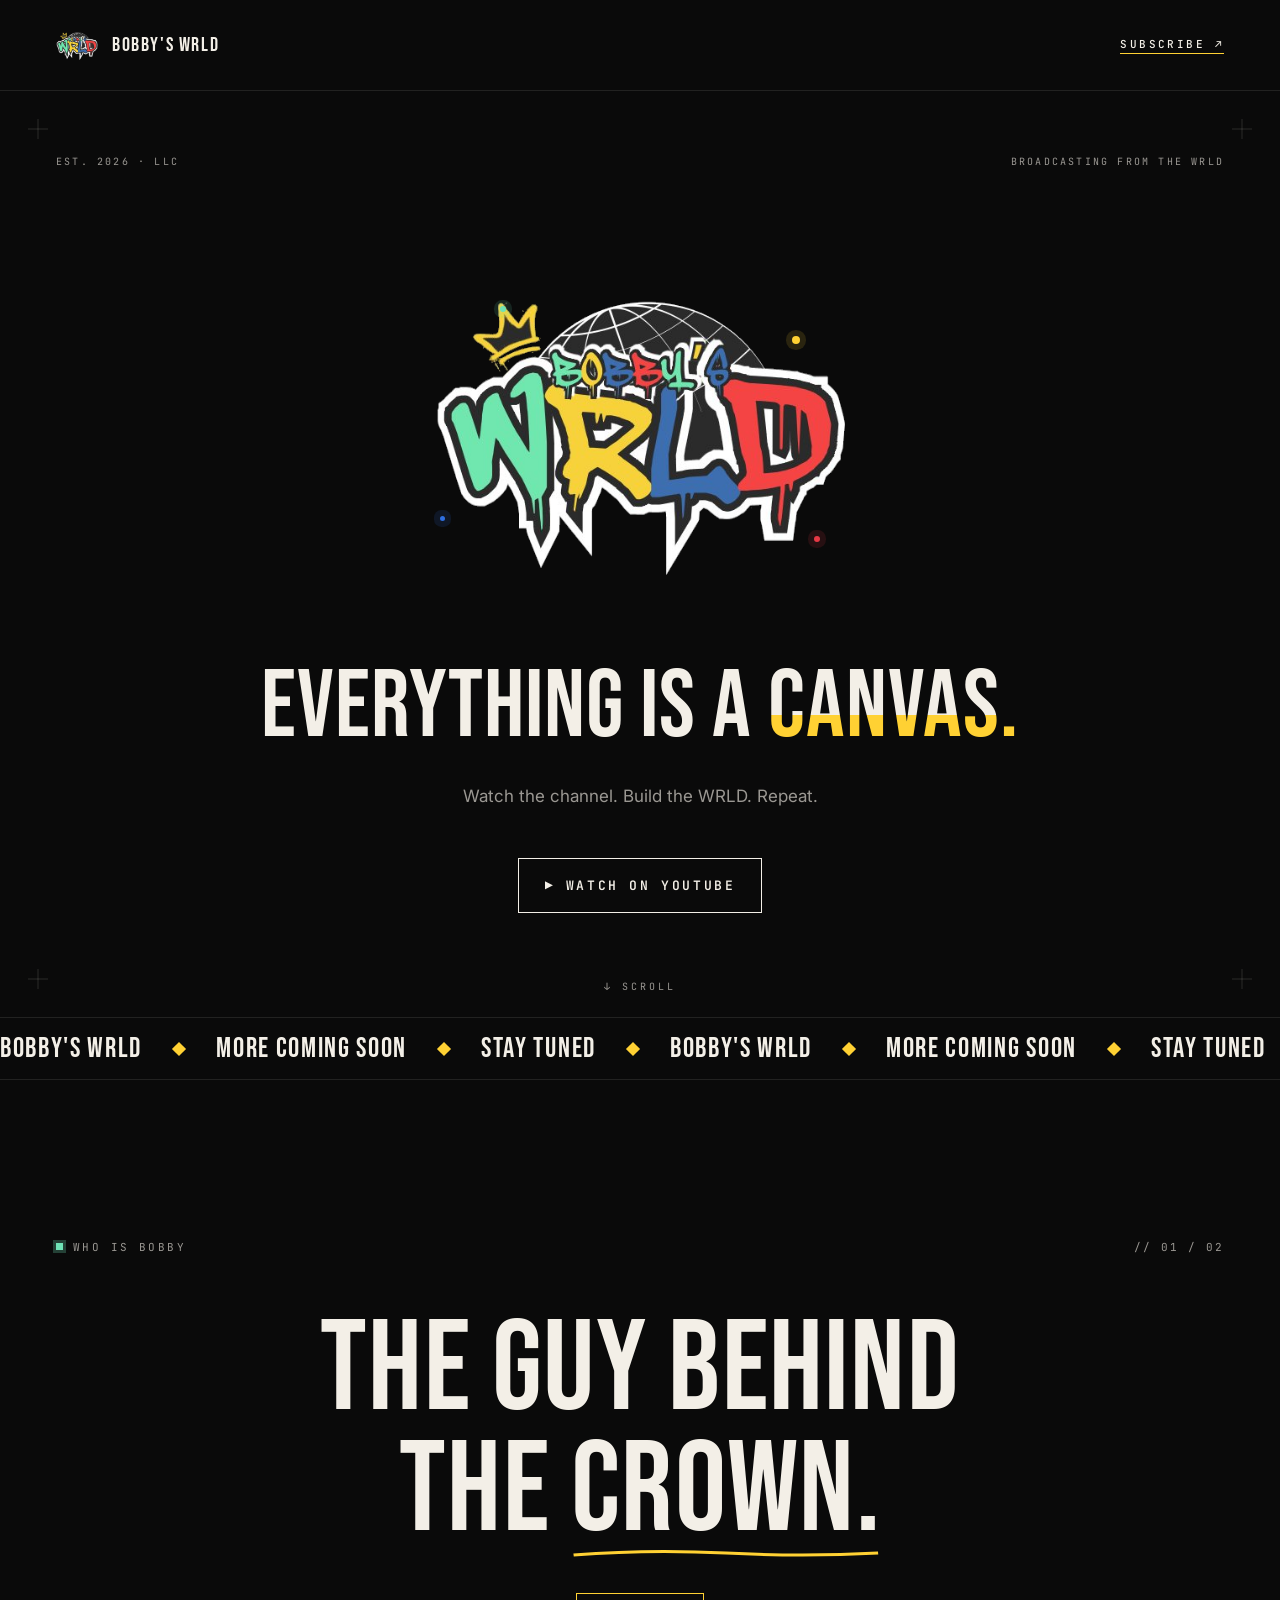
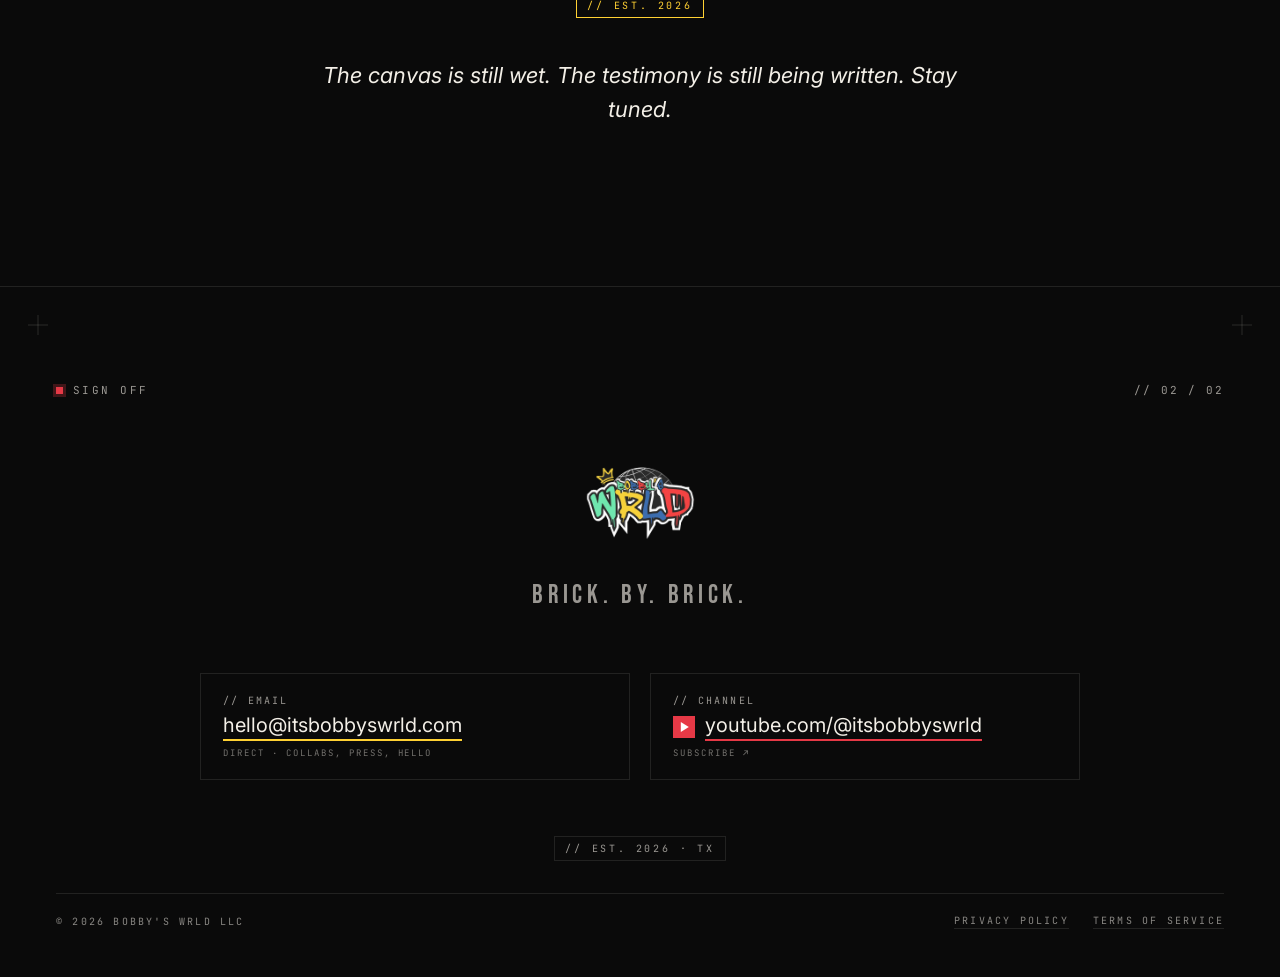
==== index.html @ 727ffd36 "feat: phase 1 compliance site Initial static build of itsbobbyswrld.com — Bobby's WRLD LLC complianc" ====
<!doctype html>
<html lang="en">
<head>
  <meta charset="utf-8">
  <meta name="viewport" content="width=device-width,initial-scale=1">
  <title>Bobby's WRLD</title>
  <meta name="description" content="Bobby's WRLD — the creator brand of Robert Coleman II. Watch the channel. Build the WRLD. Repeat.">
  <link rel="canonical" href="https://itsbobbyswrld.com/">

  <link rel="icon" type="image/x-icon" href="/assets/favicon.ico">
  <link rel="icon" type="image/png" sizes="32x32" href="/assets/favicon-32.png">
  <link rel="icon" type="image/png" sizes="16x16" href="/assets/favicon-16.png">
  <link rel="apple-touch-icon" sizes="180x180" href="/assets/favicon-180.png">

  <meta property="og:title" content="Bobby's WRLD">
  <meta property="og:description" content="Bobby's WRLD — the creator brand of Robert Coleman II. Watch the channel. Build the WRLD. Repeat.">
  <meta property="og:image" content="/assets/logo-transparent.png">
  <meta property="og:url" content="https://itsbobbyswrld.com/">
  <meta property="og:type" content="website">

  <meta name="twitter:card" content="summary">
  <meta name="twitter:title" content="Bobby's WRLD">
  <meta name="twitter:description" content="Bobby's WRLD — the creator brand of Robert Coleman II. Watch the channel. Build the WRLD. Repeat.">
  <meta name="twitter:image" content="/assets/logo-transparent.png">

  <link rel="preconnect" href="https://fonts.googleapis.com">
  <link rel="preconnect" href="https://fonts.gstatic.com" crossorigin>
  <link rel="stylesheet" href="https://fonts.googleapis.com/css2?family=Bebas+Neue&family=Inter:wght@400;500;600;700&family=JetBrains+Mono:wght@400;500;600&display=swap">

  <link rel="stylesheet" href="/style.css">
</head>
<body>

<header class="nav">
  <div class="nav-brand">
    <img src="/assets/logo-transparent.png" alt="" class="nav-logo">
    <span class="nav-wordmark">BOBBY'S WRLD</span>
  </div>
  <a class="nav-subscribe" href="https://youtube.com/@itsbobbyswrld" target="_blank" rel="noopener noreferrer">Subscribe ↗</a>
</header>

<main>
  <section class="hero">
    <span class="crosshair crosshair--tl" aria-hidden="true"></span>
    <span class="crosshair crosshair--tr" aria-hidden="true"></span>
    <span class="crosshair crosshair--bl" aria-hidden="true"></span>
    <span class="crosshair crosshair--br" aria-hidden="true"></span>

    <div class="hero-meta">
      <span>EST. 2026 · LLC</span>
      <span class="hero-meta-broadcast">BROADCASTING FROM THE WRLD</span>
      <span class="hero-meta-broadcast-mobile">WRLDWIDE</span>
    </div>

    <div class="hero-logo-wrap">
      <img src="/assets/logo-transparent.png" alt="Bobby's WRLD" class="hero-logo">
      <span class="speck speck--1" aria-hidden="true"></span>
      <span class="speck speck--2" aria-hidden="true"></span>
      <span class="speck speck--3" aria-hidden="true"></span>
      <span class="speck speck--4" aria-hidden="true"></span>
    </div>

    <div class="hero-tagline-block">
      <h1 class="hero-tagline">
        EVERYTHING IS A <span class="hero-canvas">CANVAS.</span>
      </h1>
      <p class="hero-subhead">Watch the channel. Build the WRLD. Repeat.</p>
    </div>

    <div class="hero-cta-wrap">
      <a class="btn-outline" href="https://youtube.com/@itsbobbyswrld" target="_blank" rel="noopener noreferrer">▶ Watch on YouTube</a>
    </div>

    <div class="hero-scroll" aria-hidden="true">↓ SCROLL</div>
  </section>

  <div class="ticker" aria-hidden="true">
    <div class="ticker-track">
      <span class="ticker-item">BOBBY'S WRLD</span><span class="ticker-diamond"></span>
      <span class="ticker-item">MORE COMING SOON</span><span class="ticker-diamond"></span>
      <span class="ticker-item">STAY TUNED</span><span class="ticker-diamond"></span>
      <span class="ticker-item">BOBBY'S WRLD</span><span class="ticker-diamond"></span>
      <span class="ticker-item">MORE COMING SOON</span><span class="ticker-diamond"></span>
      <span class="ticker-item">STAY TUNED</span><span class="ticker-diamond"></span>
      <span class="ticker-item">BOBBY'S WRLD</span><span class="ticker-diamond"></span>
      <span class="ticker-item">MORE COMING SOON</span><span class="ticker-diamond"></span>
      <span class="ticker-item">STAY TUNED</span><span class="ticker-diamond"></span>
      <span class="ticker-item">BOBBY'S WRLD</span><span class="ticker-diamond"></span>
      <span class="ticker-item">MORE COMING SOON</span><span class="ticker-diamond"></span>
      <span class="ticker-item">STAY TUNED</span><span class="ticker-diamond"></span>
      <span class="ticker-item">BOBBY'S WRLD</span><span class="ticker-diamond"></span>
      <span class="ticker-item">MORE COMING SOON</span><span class="ticker-diamond"></span>
      <span class="ticker-item">STAY TUNED</span><span class="ticker-diamond"></span>
      <span class="ticker-item">BOBBY'S WRLD</span><span class="ticker-diamond"></span>
      <span class="ticker-item">MORE COMING SOON</span><span class="ticker-diamond"></span>
      <span class="ticker-item">STAY TUNED</span><span class="ticker-diamond"></span>
      <span class="ticker-item">BOBBY'S WRLD</span><span class="ticker-diamond"></span>
      <span class="ticker-item">MORE COMING SOON</span><span class="ticker-diamond"></span>
      <span class="ticker-item">STAY TUNED</span><span class="ticker-diamond"></span>
      <span class="ticker-item">BOBBY'S WRLD</span><span class="ticker-diamond"></span>
      <span class="ticker-item">MORE COMING SOON</span><span class="ticker-diamond"></span>
      <span class="ticker-item">STAY TUNED</span><span class="ticker-diamond"></span>
    </div>
  </div>

  <section class="about">
    <div class="about-header">
      <div class="eyebrow eyebrow--mint">
        <span class="eyebrow-dot" aria-hidden="true"></span>
        Who is Bobby
      </div>
      <div class="section-num">// 01 / 02</div>
    </div>

    <div class="about-body">
      <h2 class="about-headline">
        THE GUY BEHIND<br>
        THE <span class="about-crown">CROWN.<svg class="about-squiggle" viewBox="0 0 240 14" preserveAspectRatio="none" aria-hidden="true"><path d="M2 8 Q 60 2, 120 6 T 238 6" stroke="#FFD133" stroke-width="3" fill="none"/></svg></span>
      </h2>

      <div class="about-chip">// EST. 2026</div>

      <p class="about-bio">
        The canvas is still wet. The testimony is still being written. Stay tuned.
      </p>
    </div>
  </section>
</main>

<footer class="footer">
  <span class="crosshair crosshair--tl" aria-hidden="true"></span>
  <span class="crosshair crosshair--tr" aria-hidden="true"></span>

  <div class="footer-header">
    <div class="eyebrow eyebrow--red">
      <span class="eyebrow-dot" aria-hidden="true"></span>
      Sign off
    </div>
    <div class="section-num">// 02 / 02</div>
  </div>

  <div class="footer-mantra">
    <img src="/assets/logo-transparent.png" alt="" class="footer-logo">
    <div class="footer-mantra-text">BRICK. BY. BRICK.</div>
  </div>

  <div class="footer-cards">
    <div class="footer-card">
      <div class="footer-card-label">// email</div>
      <a class="footer-card-link footer-card-link--yellow" href="mailto:hello@itsbobbyswrld.com">
        <span class="footer-card-link-text">hello@itsbobbyswrld.com</span>
      </a>
      <div class="footer-card-sub">direct · collabs, press, hello</div>
    </div>

    <div class="footer-card">
      <div class="footer-card-label">// channel</div>
      <a class="footer-card-link footer-card-link--red" href="https://youtube.com/@itsbobbyswrld" target="_blank" rel="noopener noreferrer">
        <span class="footer-play" aria-hidden="true"></span>
        <span class="footer-card-link-text">youtube.com/@itsbobbyswrld</span>
      </a>
      <div class="footer-card-sub">subscribe ↗</div>
    </div>
  </div>

  <div class="footer-mark"><span>// EST. 2026 · TX</span></div>

  <div class="footer-legal">
    <span>© 2026 Bobby's WRLD LLC</span>
    <div class="footer-legal-links">
      <a href="/privacy">Privacy Policy</a>
      <a href="/terms">Terms of Service</a>
    </div>
  </div>
</footer>

</body>
</html>
---- style.css ----
:root {
  --ink:     #0a0a0a;
  --surface: #111114;
  --bone:    #f3efe7;
  --dim:     rgba(243, 239, 231, 0.62);
  --faint:   rgba(243, 239, 231, 0.14);
  --line:    rgba(243, 239, 231, 0.10);
  --mint:    #6FE3B6;
  --yellow:  #FFD133;
  --blue:    #2F6FE0;
  --red:     #E63946;

  --font-display: "Bebas Neue", "Archivo Black", Impact, sans-serif;
  --font-body:    Inter, system-ui, sans-serif;
  --font-mono:    "JetBrains Mono", ui-monospace, Menlo, monospace;
}

* { box-sizing: border-box; }

html, body { margin: 0; padding: 0; }

body {
  background: var(--ink);
  color: var(--bone);
  font-family: var(--font-body);
  -webkit-font-smoothing: antialiased;
  -moz-osx-font-smoothing: grayscale;
}

a { color: inherit; }

img { display: block; max-width: 100%; }

/* ============================================================
   NAV
   ============================================================ */
.nav {
  display: flex;
  align-items: center;
  justify-content: space-between;
  padding: 24px 56px;
  border-bottom: 1px solid var(--line);
}
.nav-brand {
  display: flex;
  align-items: center;
  gap: 14px;
}
.nav-logo {
  width: 42px;
  height: 42px;
  object-fit: contain;
}
.nav-wordmark {
  font-family: var(--font-display);
  font-size: 20px;
  letter-spacing: 0.08em;
  color: var(--bone);
}
.nav-subscribe {
  font-family: var(--font-mono);
  font-size: 11px;
  letter-spacing: 0.22em;
  text-transform: uppercase;
  text-decoration: none;
  color: var(--bone);
  border-bottom: 1.5px solid var(--yellow);
  padding-bottom: 2px;
  font-weight: 500;
}

/* ============================================================
   CROSSHAIRS
   ============================================================ */
.crosshair {
  position: absolute;
  width: 20px;
  height: 20px;
  pointer-events: none;
}
.crosshair::before,
.crosshair::after {
  content: "";
  position: absolute;
  background: var(--faint);
}
.crosshair::before {
  left: 50%;
  top: 0;
  width: 1px;
  height: 100%;
  transform: translateX(-0.5px);
}
.crosshair::after {
  top: 50%;
  left: 0;
  height: 1px;
  width: 100%;
  transform: translateY(-0.5px);
}
.crosshair--tl { top: 28px;    left: 28px; }
.crosshair--tr { top: 28px;    right: 28px; }
.crosshair--bl { bottom: 28px; left: 28px; }
.crosshair--br { bottom: 28px; right: 28px; }

/* ============================================================
   HERO
   ============================================================ */
.hero {
  position: relative;
  overflow: hidden;
  padding: 64px 56px 104px;
  border-bottom: 1px solid var(--line);
}

.hero-meta {
  display: flex;
  justify-content: space-between;
  align-items: center;
  font-family: var(--font-mono);
  font-size: 10px;
  letter-spacing: 0.22em;
  text-transform: uppercase;
  color: var(--dim);
  margin-bottom: 48px;
}
.hero-meta-broadcast { display: inline; }
.hero-meta-broadcast-mobile { display: none; }

.hero-logo-wrap {
  position: relative;
  display: flex;
  justify-content: center;
  margin-bottom: 28px;
}
.hero-logo {
  width: 420px;
  height: 420px;
  object-fit: contain;
}

.speck {
  position: absolute;
  border-radius: 50%;
  pointer-events: none;
}
.speck--1 {
  width: 6px; height: 6px;
  background: var(--mint);
  box-shadow: 0 0 0 6px rgba(111, 227, 182, 0.13);
  top: 90px;
  left: calc(50% - 140px);
}
.speck--2 {
  width: 8px; height: 8px;
  background: var(--yellow);
  box-shadow: 0 0 0 6px rgba(255, 209, 51, 0.13);
  top: 120px;
  right: calc(50% - 160px);
}
.speck--3 {
  width: 5px; height: 5px;
  background: var(--blue);
  box-shadow: 0 0 0 6px rgba(47, 111, 224, 0.13);
  top: 300px;
  left: calc(50% - 200px);
}
.speck--4 {
  width: 6px; height: 6px;
  background: var(--red);
  box-shadow: 0 0 0 6px rgba(230, 57, 70, 0.13);
  top: 320px;
  right: calc(50% - 180px);
}

.hero-tagline-block {
  text-align: center;
}
.hero-tagline {
  font-family: var(--font-display);
  font-size: 96px;
  line-height: 0.92;
  letter-spacing: 0.01em;
  color: var(--bone);
  margin: 0;
  font-weight: 400;
}
.hero-canvas {
  position: relative;
  display: inline-block;
  background: linear-gradient(180deg, var(--bone) 0%, var(--bone) 58%, var(--yellow) 58%, var(--yellow) 100%);
  -webkit-background-clip: text;
          background-clip: text;
  -webkit-text-fill-color: transparent;
          color: transparent;
}
.hero-subhead {
  font-family: var(--font-body);
  font-size: 17px;
  color: var(--dim);
  max-width: 560px;
  margin: 32px auto 0;
  line-height: 1.5;
  text-align: center;
}

.hero-cta-wrap {
  display: flex;
  justify-content: center;
  margin-top: 48px;
}
.btn-outline {
  display: inline-flex;
  align-items: center;
  gap: 10px;
  padding: 18px 26px;
  border: 1.5px solid var(--bone);
  color: var(--bone);
  background: transparent;
  font-family: var(--font-mono);
  font-size: 13px;
  letter-spacing: 0.2em;
  text-transform: uppercase;
  font-weight: 600;
  text-decoration: none;
  cursor: pointer;
  transition: background 150ms ease, color 150ms ease;
}
.btn-outline:hover {
  background: var(--bone);
  color: var(--ink);
}

.hero-scroll {
  position: absolute;
  bottom: 24px;
  left: 50%;
  transform: translateX(-50%);
  font-family: var(--font-mono);
  font-size: 10px;
  letter-spacing: 0.3em;
  color: var(--dim);
  text-transform: uppercase;
}

/* ============================================================
   TICKER
   ============================================================ */
.ticker {
  background: var(--ink);
  border-bottom: 1px solid var(--line);
  overflow: hidden;
  white-space: nowrap;
  padding: 14px 0;
}
.ticker-track {
  display: inline-flex;
  align-items: center;
  gap: 32px;
  font-family: var(--font-display);
  font-size: 28px;
  letter-spacing: 0.06em;
  color: var(--bone);
  animation: ticker-scroll 40s linear infinite;
  will-change: transform;
}
.ticker-item {
  display: inline-block;
}
.ticker-diamond {
  display: inline-block;
  width: 10px;
  height: 10px;
  background: var(--yellow);
  transform: rotate(45deg);
  flex-shrink: 0;
}
@keyframes ticker-scroll {
  from { transform: translateX(0); }
  to   { transform: translateX(-50%); }
}
@media (prefers-reduced-motion: reduce) {
  .ticker-track { animation: none; }
}

/* ============================================================
   ABOUT
   ============================================================ */
.about {
  padding: 160px 56px;
  border-bottom: 1px solid var(--line);
}
.about-header {
  display: flex;
  justify-content: space-between;
  align-items: center;
  margin-bottom: 56px;
}

.eyebrow {
  display: inline-flex;
  align-items: center;
  gap: 10px;
  font-family: var(--font-mono);
  font-size: 11px;
  letter-spacing: 0.22em;
  text-transform: uppercase;
  color: var(--dim);
}
.eyebrow-dot {
  display: inline-block;
  width: 7px;
  height: 7px;
}
.eyebrow--mint .eyebrow-dot {
  background: var(--mint);
  box-shadow: 0 0 0 3px rgba(111, 227, 182, 0.25);
}
.eyebrow--red .eyebrow-dot {
  background: var(--red);
  box-shadow: 0 0 0 3px rgba(230, 57, 70, 0.25);
}
.eyebrow--yellow .eyebrow-dot {
  background: var(--yellow);
  box-shadow: 0 0 0 3px rgba(255, 209, 51, 0.25);
}

.section-num {
  font-family: var(--font-mono);
  font-size: 11px;
  letter-spacing: 0.18em;
  color: var(--dim);
}

.about-body {
  max-width: 880px;
  margin: 0 auto;
  display: flex;
  flex-direction: column;
  align-items: center;
  text-align: center;
}
.about-headline {
  font-family: var(--font-display);
  font-size: 128px;
  line-height: 0.95;
  letter-spacing: 0.01em;
  color: var(--bone);
  margin: 0;
  font-weight: 400;
}
.about-crown {
  position: relative;
  display: inline-block;
}
.about-squiggle {
  position: absolute;
  left: 0;
  bottom: -8px;
  width: 100%;
  height: 14px;
}
.about-chip {
  margin-top: 40px;
  font-family: var(--font-mono);
  font-size: 10px;
  letter-spacing: 0.28em;
  color: var(--yellow);
  padding: 5px 10px;
  border: 1px solid var(--yellow);
  text-transform: uppercase;
}
.about-bio {
  margin: 40px auto 0;
  max-width: 640px;
  font-family: var(--font-body);
  font-size: 22px;
  line-height: 1.55;
  color: var(--bone);
  font-style: italic;
}

/* ============================================================
   FOOTER
   ============================================================ */
.footer {
  position: relative;
  background: var(--ink);
  padding: 96px 56px 48px;
}
.footer-header {
  display: flex;
  justify-content: space-between;
  align-items: center;
  margin-bottom: 48px;
}
.footer-mantra {
  display: flex;
  flex-direction: column;
  align-items: center;
  text-align: center;
  margin-bottom: 64px;
}
.footer-logo {
  width: 110px;
  height: 110px;
  margin-bottom: 28px;
  object-fit: contain;
}
.footer-mantra-text {
  font-family: var(--font-display);
  font-size: 26px;
  letter-spacing: 0.18em;
  color: var(--dim);
  line-height: 1;
  text-transform: uppercase;
}

.footer-cards {
  max-width: 880px;
  margin: 0 auto;
  display: flex;
  flex-direction: row;
  gap: 20px;
  justify-content: center;
  align-items: stretch;
}
.footer-card {
  flex: 1;
  padding: 20px 22px;
  border: 1px solid var(--line);
  display: flex;
  flex-direction: column;
  gap: 6px;
}
.footer-card-label {
  font-family: var(--font-mono);
  font-size: 10px;
  letter-spacing: 0.22em;
  text-transform: uppercase;
  color: var(--dim);
}
.footer-card-sub {
  font-family: var(--font-mono);
  font-size: 9px;
  letter-spacing: 0.22em;
  text-transform: uppercase;
  color: rgba(243, 239, 231, 0.45);
}
.footer-card-link {
  font-family: var(--font-body);
  font-size: 20px;
  color: var(--bone);
  text-decoration: none;
  display: inline-flex;
  align-items: center;
  gap: 10px;
}
.footer-card-link .footer-card-link-text {
  padding-bottom: 2px;
}
.footer-card-link--yellow .footer-card-link-text {
  border-bottom: 2px solid var(--yellow);
}
.footer-card-link--red .footer-card-link-text {
  border-bottom: 2px solid var(--red);
}

.footer-play {
  position: relative;
  display: inline-block;
  width: 22px;
  height: 22px;
  background: var(--red);
  flex-shrink: 0;
}
.footer-play::after {
  content: "";
  position: absolute;
  top: 50%;
  left: 50%;
  transform: translate(-40%, -50%);
  width: 0;
  height: 0;
  border-style: solid;
  border-width: 5px 0 5px 8px;
  border-color: transparent transparent transparent #ffffff;
}

.footer-mark {
  display: flex;
  justify-content: center;
  margin-top: 56px;
  margin-bottom: 32px;
}
.footer-mark span {
  font-family: var(--font-mono);
  font-size: 10px;
  letter-spacing: 0.28em;
  color: var(--dim);
  padding: 5px 10px;
  border: 1px solid var(--line);
  text-transform: uppercase;
}

.footer-legal {
  border-top: 1px solid var(--line);
  padding-top: 20px;
  display: flex;
  justify-content: space-between;
  align-items: center;
  font-family: var(--font-mono);
  font-size: 10px;
  letter-spacing: 0.22em;
  text-transform: uppercase;
  color: rgba(243, 239, 231, 0.55);
}
.footer-legal-links {
  display: flex;
  gap: 24px;
}
.footer-legal a {
  border-bottom: 1px solid var(--line);
  padding-bottom: 1px;
  color: inherit;
  text-decoration: none;
}

/* ============================================================
   LEGAL PAGES
   ============================================================ */
.legal-page {
  padding: 96px 56px;
}
.legal-container {
  max-width: 880px;
  margin: 0 auto;
}
.legal-header {
  display: flex;
  justify-content: space-between;
  align-items: center;
  margin-bottom: 32px;
}
.legal-title {
  font-family: var(--font-display);
  font-size: 64px;
  color: var(--bone);
  margin: 0 0 12px;
  letter-spacing: 0.01em;
  font-weight: 400;
}
.legal-effective {
  font-family: var(--font-mono);
  font-size: 11px;
  letter-spacing: 0.18em;
  color: var(--dim);
  text-transform: uppercase;
  margin-bottom: 48px;
}
.legal-body {
  font-family: var(--font-body);
  font-size: 16px;
  line-height: 1.65;
  color: var(--bone);
}
.legal-body h2 {
  font-family: var(--font-display);
  font-size: 28px;
  color: var(--bone);
  margin-top: 40px;
  margin-bottom: 12px;
  font-weight: 400;
  letter-spacing: 0.01em;
}
.legal-body h3 {
  font-family: var(--font-mono);
  font-size: 12px;
  letter-spacing: 0.2em;
  text-transform: uppercase;
  color: var(--dim);
  margin-top: 32px;
  margin-bottom: 8px;
}
.legal-body a {
  color: var(--yellow);
  border-bottom: 1px solid var(--yellow);
  text-decoration: none;
}
.legal-body p {
  margin: 0 0 16px;
}

/* ============================================================
   MOBILE (<= 640px)
   ============================================================ */
@media (max-width: 640px) {
  .nav {
    padding: 18px 20px;
  }
  .nav-logo {
    width: 36px;
    height: 36px;
  }
  .nav-wordmark {
    font-size: 18px;
  }

  .crosshair {
    width: 14px;
    height: 14px;
  }
  .crosshair--tl { top: 14px;    left: 14px; }
  .crosshair--tr { top: 14px;    right: 14px; }
  .crosshair--bl { bottom: 14px; left: 14px; }
  .crosshair--br { bottom: 14px; right: 14px; }

  .hero {
    padding: 36px 20px 64px;
  }
  .hero-meta {
    margin-bottom: 28px;
  }
  .hero-meta-broadcast { display: none; }
  .hero-meta-broadcast-mobile { display: inline; }

  .hero-logo-wrap { margin-bottom: 16px; }
  .hero-logo {
    width: 220px;
    height: 220px;
  }
  .speck--1 { top: 60px;  left: calc(50% - 40px); }
  .speck--2 { top: 80px;  right: calc(50% - 60px); }
  .speck--3 { top: 180px; left: calc(50% - 60px); }
  .speck--4 { top: 200px; right: calc(50% - 40px); }

  .hero-tagline { font-size: 44px; }
  .hero-subhead {
    font-size: 14px;
    max-width: 320px;
    margin-top: 22px;
  }
  .hero-cta-wrap { margin-top: 32px; }
  .btn-outline {
    padding: 14px 22px;
    font-size: 12px;
  }
  .hero-scroll { display: none; }

  .about {
    padding: 72px 20px;
  }
  .about-header { margin-bottom: 32px; }
  .about-headline { font-size: 56px; }
  .about-chip { margin-top: 28px; }
  .about-bio {
    margin-top: 28px;
    font-size: 17px;
  }

  .footer {
    padding: 56px 20px 32px;
  }
  .footer-header { margin-bottom: 32px; }
  .footer-mantra { margin-bottom: 40px; }
  .footer-logo {
    width: 80px;
    height: 80px;
    margin-bottom: 20px;
  }
  .footer-mantra-text { font-size: 20px; }

  .footer-cards {
    flex-direction: column;
    gap: 16px;
  }
  .footer-card-link { font-size: 17px; }

  .footer-mark {
    margin-top: 36px;
    margin-bottom: 24px;
  }

  .footer-legal {
    flex-direction: column;
    align-items: flex-start;
    gap: 12px;
  }

  .legal-page { padding: 64px 20px; }
  .legal-title { font-size: 40px; }
}
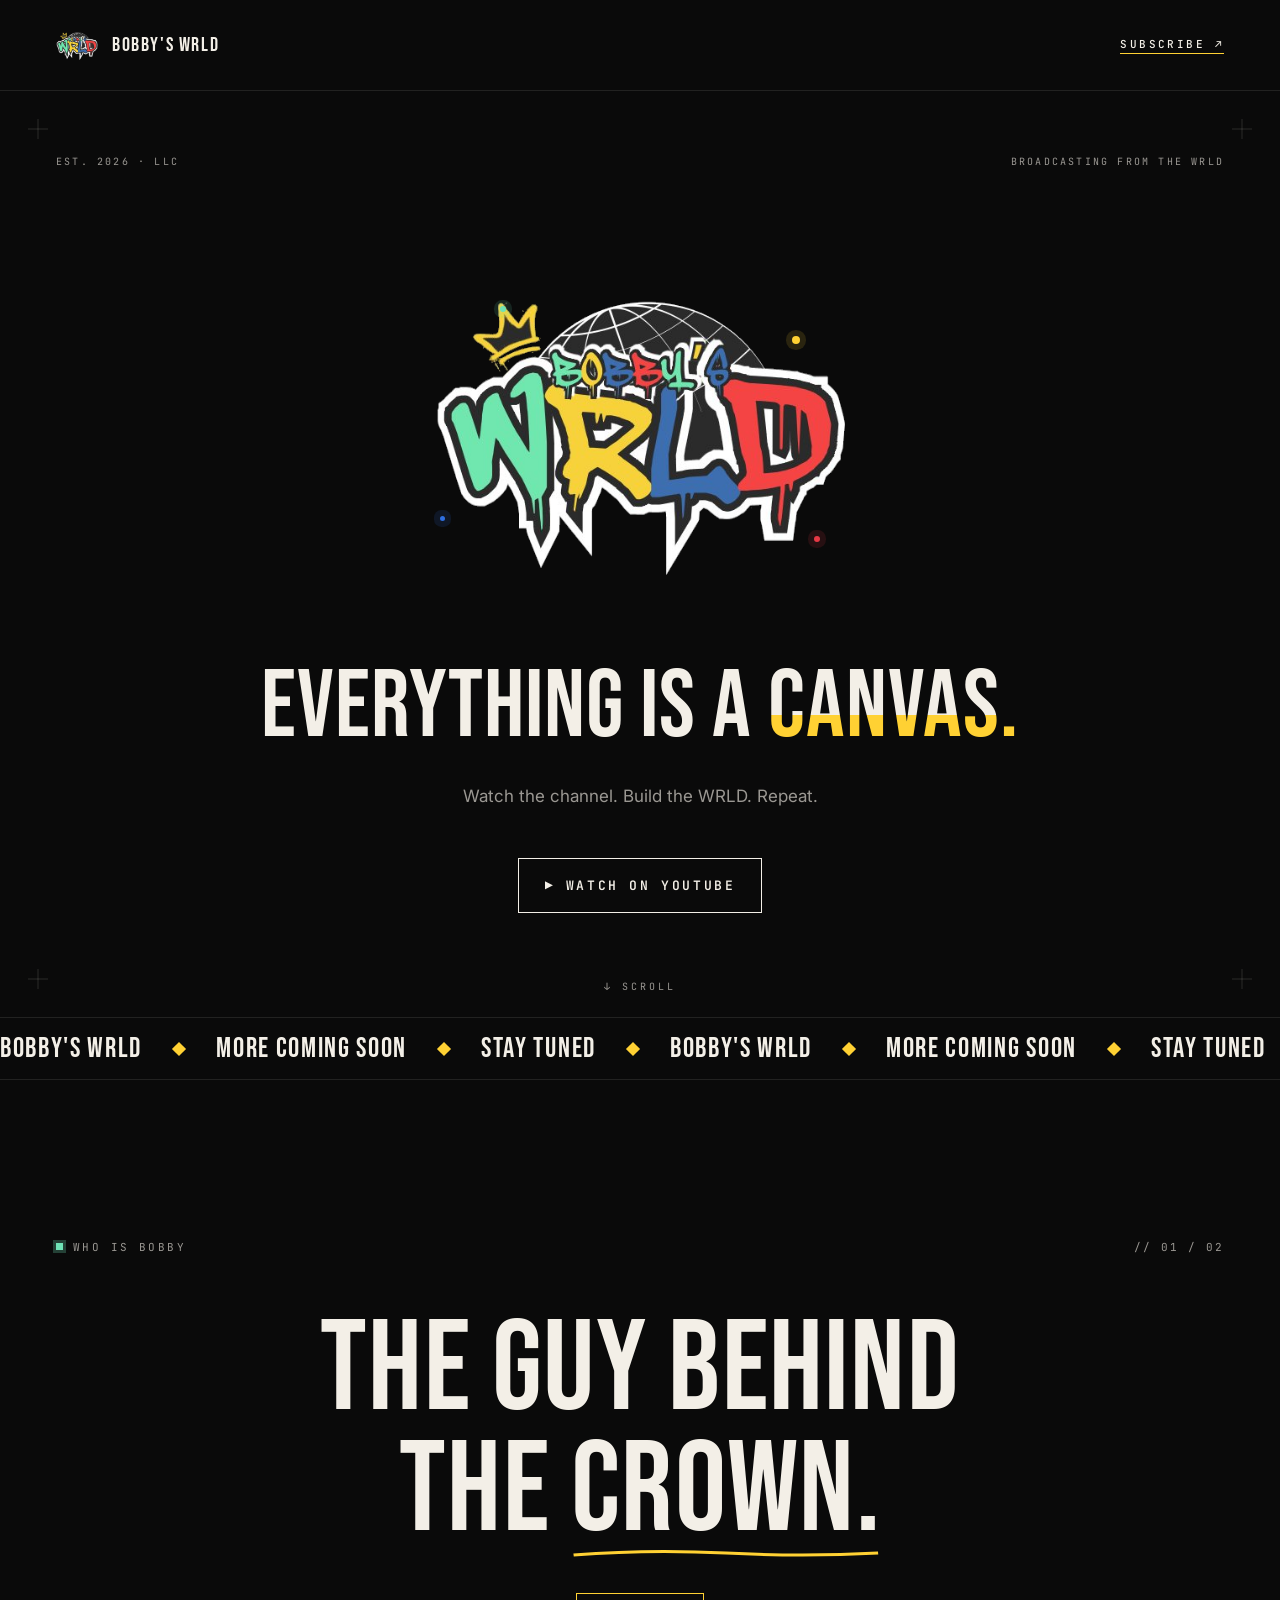
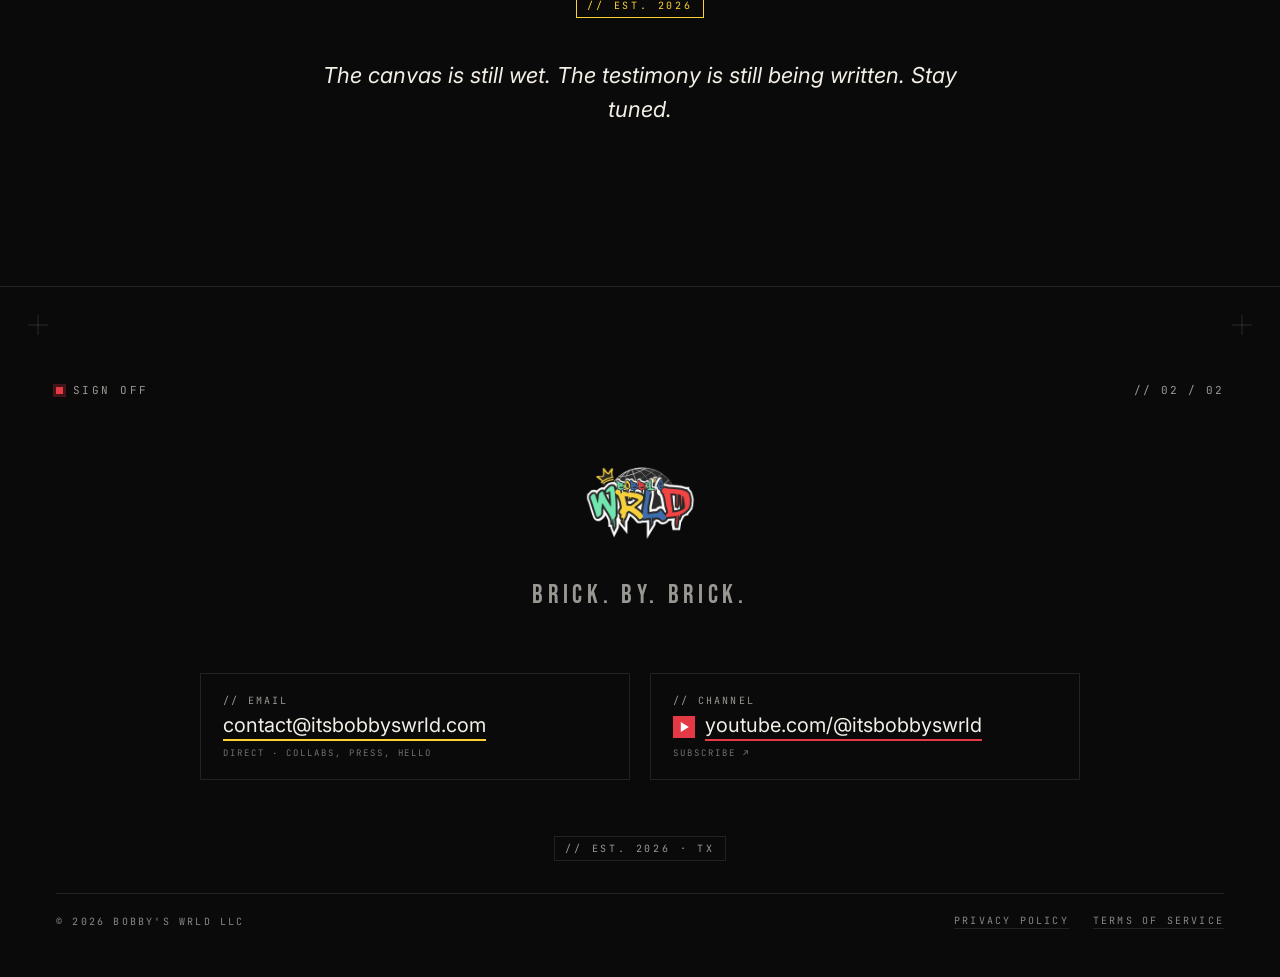
==== commit 5c708f0a: "Update email contact in footer section" ====
--- a/index.html
+++ b/index.html
@@ -147,8 +147,8 @@
   <div class="footer-cards">
     <div class="footer-card">
       <div class="footer-card-label">// email</div>
-      <a class="footer-card-link footer-card-link--yellow" href="mailto:hello@itsbobbyswrld.com">
-        <span class="footer-card-link-text">hello@itsbobbyswrld.com</span>
+      <a class="footer-card-link footer-card-link--yellow" href="mailto:contact@itsbobbyswrld.com">
+        <span class="footer-card-link-text">contact@itsbobbyswrld.com</span>
       </a>
       <div class="footer-card-sub">direct · collabs, press, hello</div>
     </div>
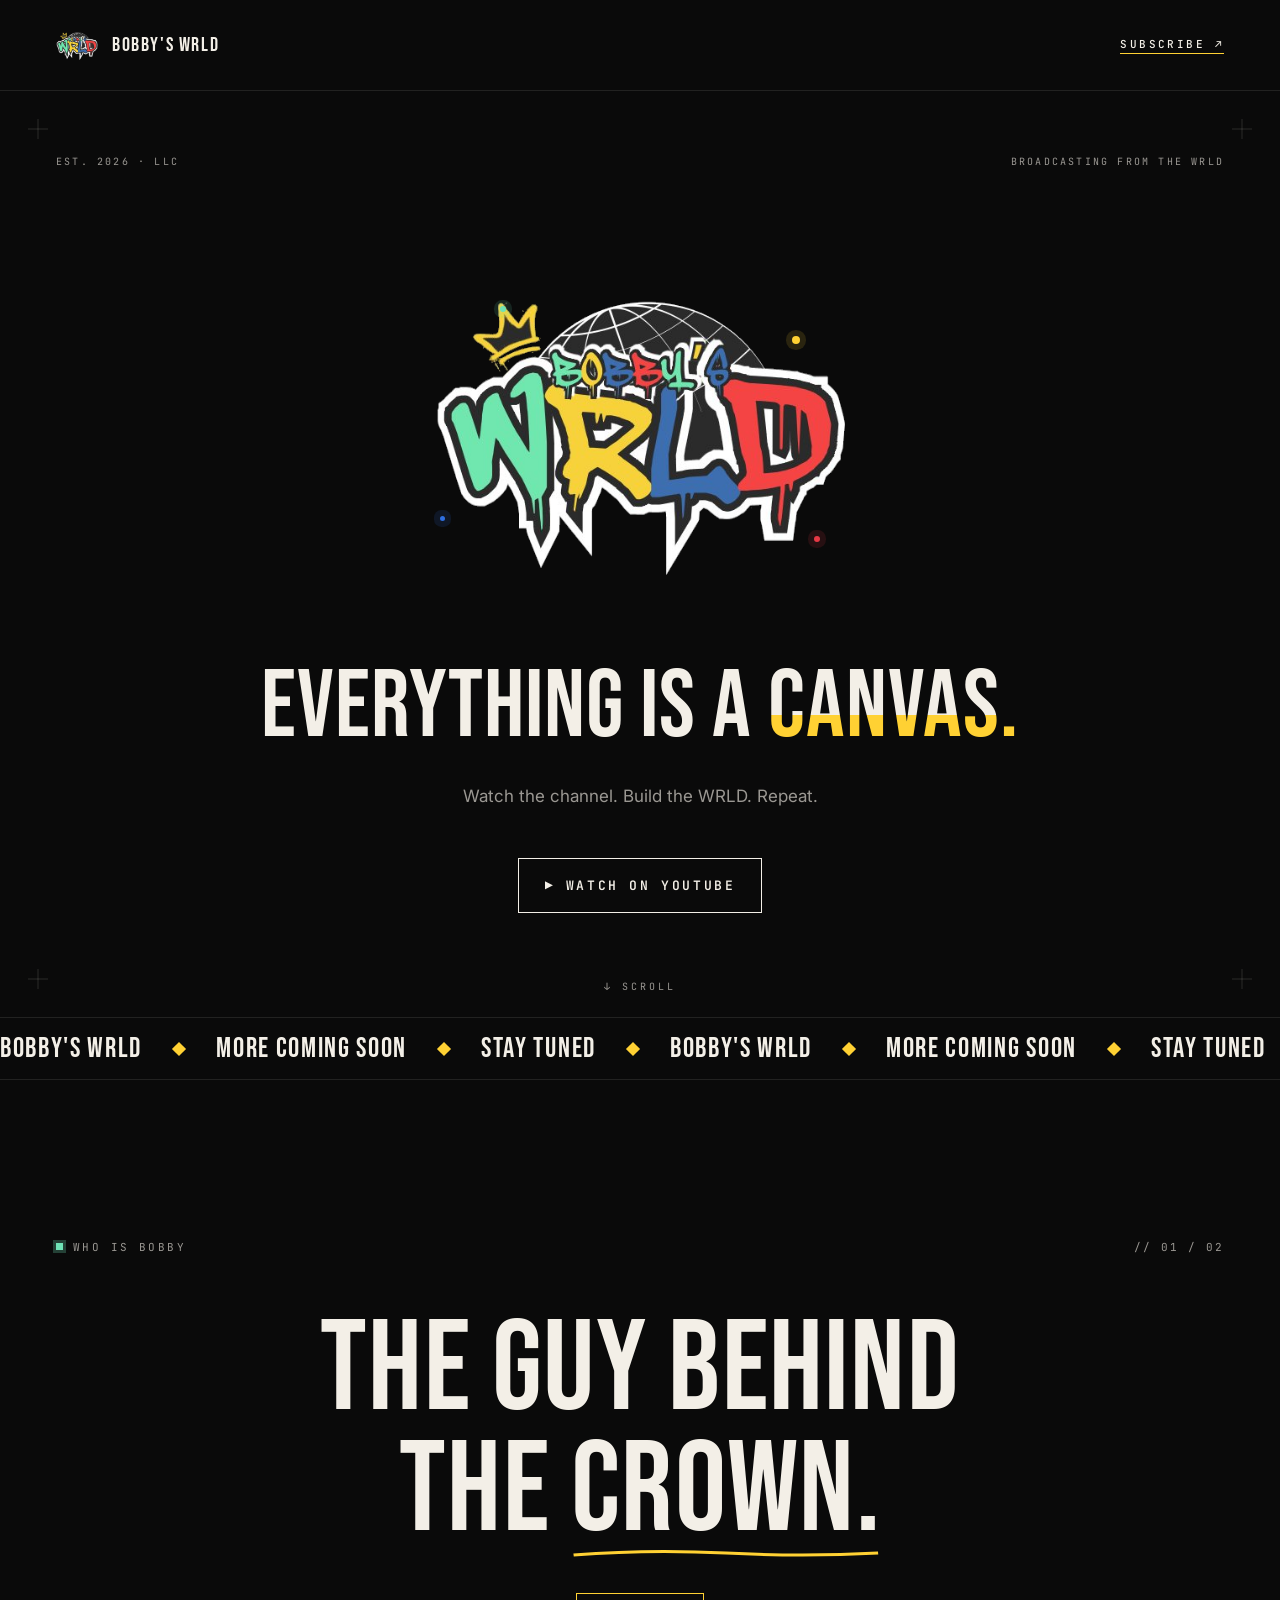
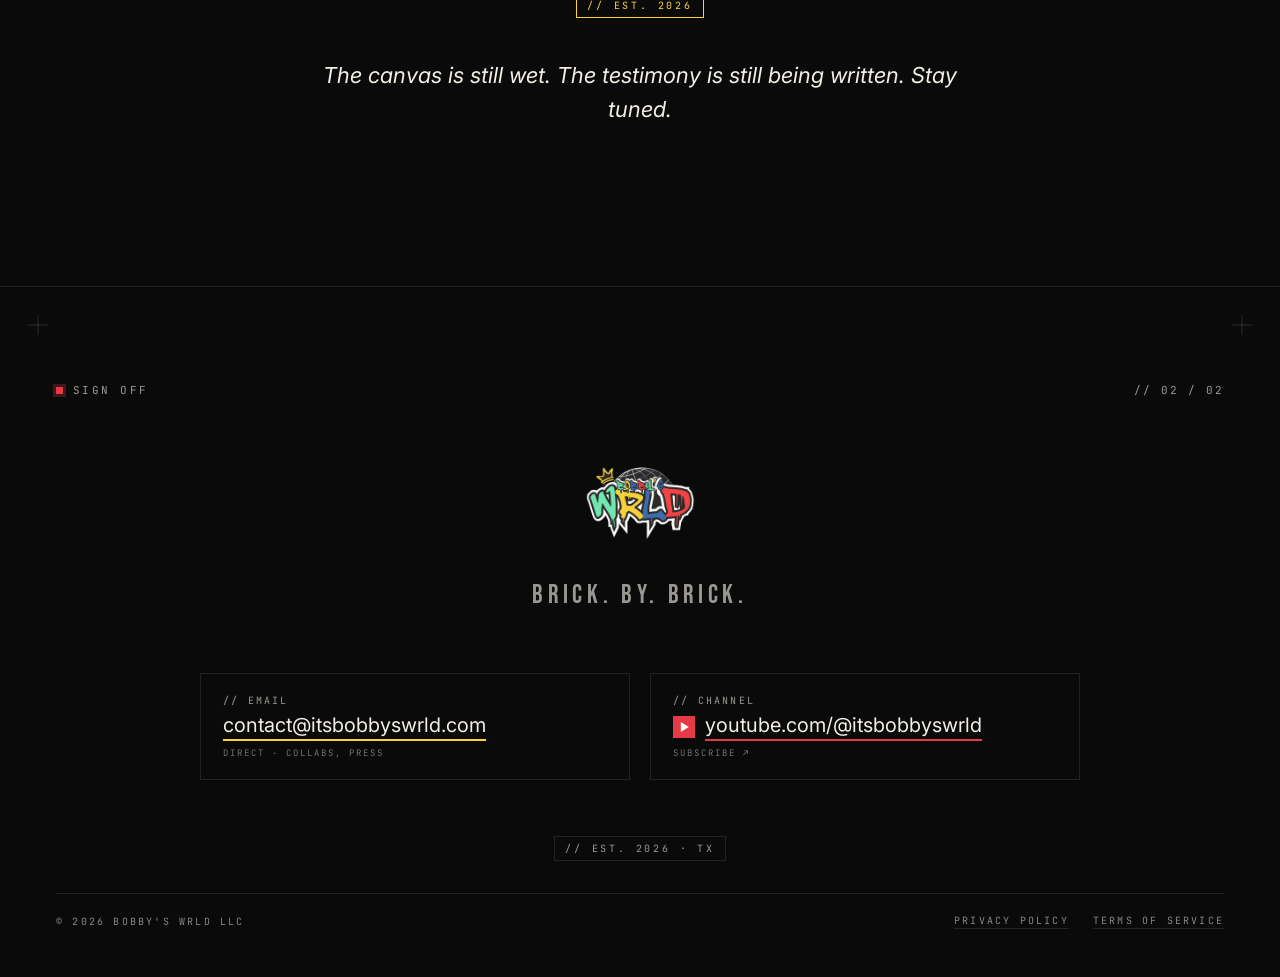
==== commit a346fdb7: "Remove 'hello' from footer-card-sub text" ====
--- a/index.html
+++ b/index.html
@@ -150,7 +150,7 @@
       <a class="footer-card-link footer-card-link--yellow" href="mailto:contact@itsbobbyswrld.com">
         <span class="footer-card-link-text">contact@itsbobbyswrld.com</span>
       </a>
-      <div class="footer-card-sub">direct · collabs, press, hello</div>
+      <div class="footer-card-sub">direct · collabs, press</div>
     </div>
 
     <div class="footer-card">
